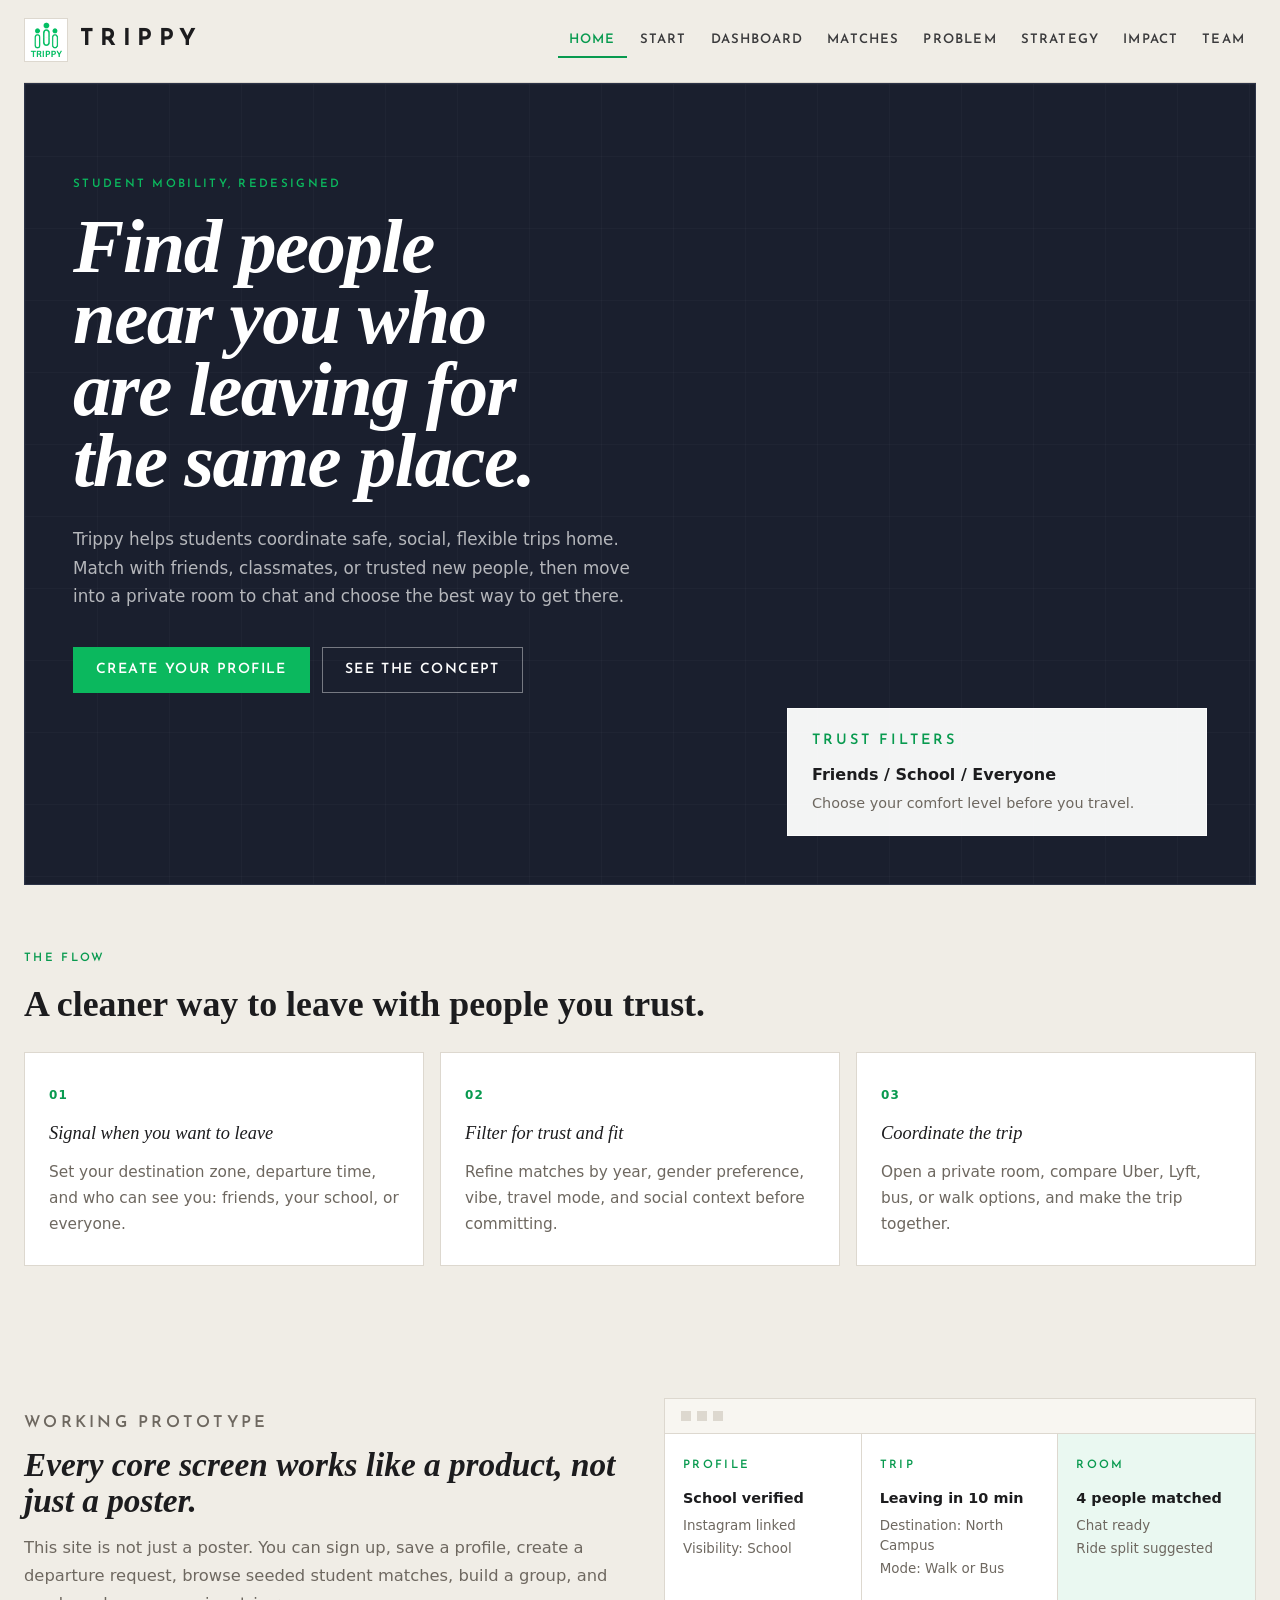
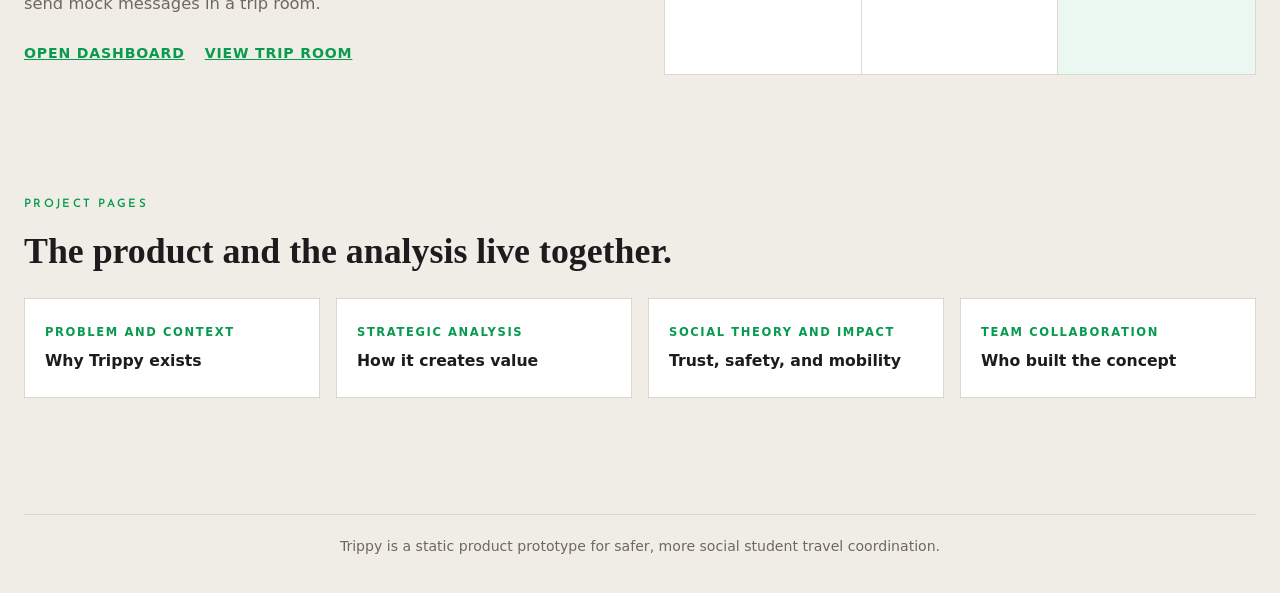
==== index.html @ 676e1651 "added some stuff for the final project" ====
<!DOCTYPE html>
<html lang="en">
<head>
  <meta charset="UTF-8">
  <meta name="viewport" content="width=device-width, initial-scale=1.0">
  <title>Trippy | Travel Together</title>
  <link rel="stylesheet" href="styles.css">
</head>
<body data-page="home">
  <header class="site-header">
    <div class="brand-lockup">
      <a class="brand-link" href="index.html">
        <img class="brand-logo" src="trippy_logo.png" alt="Trippy logo">
        <span class="brand-word">TRIPPY</span>
      </a>
    </div>
    <button class="nav-toggle" type="button" aria-label="Toggle navigation">Menu</button>
    <nav class="site-nav"></nav>
  </header>

  <main>
    <section class="hero">
      <div class="hero-media">
        <div class="hero-grid"></div>
        <div class="hero-panel hero-panel-a">
          <span class="panel-label">Leave now</span>
          <strong>Campus to Downtown</strong>
          <span>3 matches active</span>
        </div>
        <div class="hero-panel hero-panel-b">
          <span class="panel-label">Trust filters</span>
          <strong>Friends / School / Everyone</strong>
          <span>Choose your comfort level before you travel.</span>
        </div>
      </div>
      <div class="hero-copy">
        <p class="eyebrow">Student mobility, redesigned</p>
        <h1>Find people near you who are leaving for the same place.</h1>
        <p class="hero-text">
          Trippy helps students coordinate safe, social, flexible trips home. Match with friends,
          classmates, or trusted new people, then move into a private room to chat and choose the
          best way to get there.
        </p>
        <div class="hero-actions">
          <a class="button button-primary" href="signup.html">Create your profile</a>
          <a class="button button-secondary" href="about.html">See the concept</a>
        </div>
      </div>
    </section>

    <section class="section-band">
      <div class="section-heading">
        <p class="eyebrow">The flow</p>
        <h2>A cleaner way to leave with people you trust.</h2>
      </div>
      <div class="three-column">
        <article class="story-card">
          <span class="story-index">01</span>
          <h3>Signal when you want to leave</h3>
          <p>Set your destination zone, departure time, and who can see you: friends, your school, or everyone.</p>
        </article>
        <article class="story-card">
          <span class="story-index">02</span>
          <h3>Filter for trust and fit</h3>
          <p>Refine matches by year, gender preference, vibe, travel mode, and social context before committing.</p>
        </article>
        <article class="story-card">
          <span class="story-index">03</span>
          <h3>Coordinate the trip</h3>
          <p>Open a private room, compare Uber, Lyft, bus, or walk options, and make the trip together.</p>
        </article>
      </div>
    </section>

    <section class="split-feature">
      <div class="feature-copy">
        <p class="eyebrow">Working prototype</p>
        <h2>Every core screen works like a product, not just a poster.</h2>
        <p>
          This site is not just a poster. You can sign up, save a profile, create a departure request,
          browse seeded student matches, build a group, and send mock messages in a trip room.
        </p>
        <div class="inline-actions">
          <a class="text-link" href="dashboard.html">Open dashboard</a>
          <a class="text-link" href="trip.html">View trip room</a>
        </div>
      </div>
      <div class="feature-preview">
        <div class="preview-window">
          <div class="preview-topbar">
            <span></span><span></span><span></span>
          </div>
          <div class="preview-body">
            <div class="preview-column">
              <p class="mini-label">Profile</p>
              <strong>School verified</strong>
              <span>Instagram linked</span>
              <span>Visibility: School</span>
            </div>
            <div class="preview-column">
              <p class="mini-label">Trip</p>
              <strong>Leaving in 10 min</strong>
              <span>Destination: North Campus</span>
              <span>Mode: Walk or Bus</span>
            </div>
            <div class="preview-column accent-column">
              <p class="mini-label">Room</p>
              <strong>4 people matched</strong>
              <span>Chat ready</span>
              <span>Ride split suggested</span>
            </div>
          </div>
        </div>
      </div>
    </section>

    <section class="section-band compact-band">
      <div class="section-heading">
        <p class="eyebrow">Project pages</p>
        <h2>The product and the analysis live together.</h2>
      </div>
      <div class="link-grid">
        <a class="link-tile" href="about.html"><span>Problem and context</span><strong>Why Trippy exists</strong></a>
        <a class="link-tile" href="strategy.html"><span>Strategic analysis</span><strong>How it creates value</strong></a>
        <a class="link-tile" href="impact.html"><span>Social theory and impact</span><strong>Trust, safety, and mobility</strong></a>
        <a class="link-tile" href="team.html"><span>Team collaboration</span><strong>Who built the concept</strong></a>
      </div>
    </section>
  </main>

  <footer class="site-footer">
    <p>Trippy is a static product prototype for safer, more social student travel coordination.</p>
  </footer>

  <script src="script.js"></script>
</body>
</html>
---- styles.css ----
@import url('https://fonts.googleapis.com/css2?family=Josefin+Sans:ital,wght@0,300;0,400;0,600;0,700;1,300;1,400&display=swap');

:root {
  --bg: #f0ede6;
  --surface: #f8f6f1;
  --card: #ffffff;
  --ink: #1c1c1e;
  --ink-mid: #3a3a3c;
  --muted: #6e6860;
  --line: #ddd8cf;
  --green: #0bb85e;
  --green-dark: #089a4f;
  --green-bg: #eaf8f1;
  --dark-hero: #1a1f2e;
  --dark-hero-border: #2c3347;
  --max-width: 1480px;
  --font-ui: "Josefin Sans", "Segoe UI", system-ui, sans-serif;
  --font-body: "Aptos", "Segoe UI", system-ui, sans-serif;
  --font-serif: Georgia, "Times New Roman", serif;
}

* { box-sizing: border-box; margin: 0; padding: 0; }
html { scroll-behavior: smooth; }

body {
  background: var(--bg);
  color: var(--ink);
  font-family: var(--font-body);
  font-size: 16px;
  line-height: 1.6;
}

img { display: block; max-width: 100%; }
a { color: inherit; text-decoration: none; }
button, input, select, textarea { font: inherit; }

/* ─── LAYOUT WRAPPER ─── */
.site-header,
.site-footer,
.hero,
.section-band,
.split-feature,
.page-shell,
.app-main,
.content-main {
  width: min(calc(100% - 48px), var(--max-width));
  margin-left: auto;
  margin-right: auto;
}

/* ─── HEADER ─── */
.site-header {
  display: flex;
  align-items: center;
  justify-content: space-between;
  gap: 24px;
  padding: 18px 0 20px;
  border-bottom: 1px solid var(--line);
}

.brand-link {
  display: flex;
  align-items: center;
  gap: 12px;
}

.brand-logo {
  width: 44px;
  height: 44px;
  object-fit: contain;
  border: 1px solid var(--line);
  background: #fff;
}

.brand-word {
  font-family: var(--font-ui);
  font-size: 1.45rem;
  font-weight: 700;
  letter-spacing: 0.28em;
}

.site-nav {
  display: flex;
  align-items: center;
  gap: 2px;
  flex-wrap: wrap;
  justify-content: flex-end;
}

.site-nav a {
  padding: 6px 11px;
  font-family: var(--font-ui);
  font-size: 0.82rem;
  font-weight: 600;
  letter-spacing: 0.09em;
  text-transform: uppercase;
  color: var(--ink-mid);
  border-bottom: 2px solid transparent;
}

.site-nav a:hover { color: var(--green-dark); }
.site-nav a[aria-current="page"] {
  color: var(--green-dark);
  border-bottom-color: var(--green-dark);
}

.nav-toggle {
  display: none;
  padding: 8px 14px;
  border: 1px solid var(--line);
  background: var(--card);
  font-family: var(--font-ui);
  font-size: 0.82rem;
  font-weight: 600;
  text-transform: uppercase;
  cursor: pointer;
  letter-spacing: 0.1em;
}

/* ─── BUTTONS ─── */
.button {
  display: inline-flex;
  align-items: center;
  justify-content: center;
  height: 46px;
  padding: 0 22px;
  border: 1px solid transparent;
  font-family: var(--font-ui);
  font-size: 0.88rem;
  font-weight: 600;
  letter-spacing: 0.1em;
  text-transform: uppercase;
  cursor: pointer;
  white-space: nowrap;
}

.button-primary {
  background: var(--green);
  color: #fff;
  border-color: var(--green);
}

.button-primary:hover { background: var(--green-dark); border-color: var(--green-dark); }

.button-secondary {
  background: transparent;
  color: var(--ink);
  border-color: var(--ink-mid);
}

.button-secondary:hover { border-color: var(--green-dark); color: var(--green-dark); }

/* Secondary button inside dark sections needs white treatment */
.page-hero .button-secondary,
.app-hero .button-secondary {
  color: #fff;
  border-color: rgba(255,255,255,0.45);
}

.page-hero .button-secondary:hover,
.app-hero .button-secondary:hover {
  border-color: var(--green);
  color: var(--green);
}

/* ─── EYEBROW / LABELS ─── */
.panel-label,
.eyebrow,
.mini-label {
  display: block;
  margin-bottom: 10px;
  font-family: var(--font-ui);
  color: var(--green-dark);
  font-size: 0.72rem;
  font-weight: 600;
  letter-spacing: 0.2em;
  text-transform: uppercase;
}

/* ─── HERO (HOME) ─── */
.hero {
  position: relative;
  min-height: calc(100vh - 100px);
  background: var(--dark-hero);
  overflow: hidden;
  border: 1px solid var(--dark-hero-border);
}

.hero-media {
  position: absolute;
  inset: 0;
}

.hero-grid {
  position: absolute;
  inset: 0;
  background-image:
    linear-gradient(rgba(255,255,255,0.025) 1px, transparent 1px),
    linear-gradient(90deg, rgba(255,255,255,0.025) 1px, transparent 1px);
  background-size: 72px 72px;
}

/* The floating info panel in the bottom-right of the hero */
.hero-panel {
  position: absolute;
  padding: 20px 24px;
  background: rgba(255,255,255,0.95);
  border: 1px solid rgba(255,255,255,0.7);
  color: var(--ink);
}

.hero-panel-a { display: none; }

.hero-panel-b {
  right: 48px;
  bottom: 48px;
  width: min(420px, calc(100% - 96px));
}

.hero-panel .panel-label { color: var(--green-dark); }

.hero-panel strong {
  display: block;
  font-size: 1rem;
  color: var(--ink);
  margin-bottom: 4px;
}

.hero-panel span {
  display: block;
  color: var(--muted);
  font-size: 0.9rem;
}

.hero-copy {
  position: relative;
  z-index: 1;
  display: flex;
  flex-direction: column;
  justify-content: center;
  min-height: calc(100vh - 100px);
  width: min(100% - 96px, 1280px);
  margin: 0 auto;
  padding: 80px 0 180px;
  color: #fff;
}

.hero-copy .eyebrow { color: var(--green); }

.hero h1 {
  font-family: var(--font-serif);
  font-style: italic;
  font-size: clamp(3.4rem, 6vw, 7.2rem);
  line-height: 0.93;
  letter-spacing: -0.02em;
  max-width: 13ch;
  margin-top: 8px;
}

.hero-text {
  max-width: 580px;
  margin-top: 28px;
  color: rgba(255,255,255,0.68);
  font-size: 1.05rem;
  line-height: 1.72;
}

.hero-actions {
  display: flex;
  gap: 12px;
  flex-wrap: wrap;
  margin-top: 36px;
}

/* Hero secondary button is on dark bg */
.hero-copy .button-secondary {
  color: #fff;
  border-color: rgba(255,255,255,0.4);
}

.hero-copy .button-secondary:hover {
  border-color: var(--green);
  color: var(--green);
}

/* ─── PAGE HERO / APP HERO (inner pages) ─── */
.page-hero,
.app-hero {
  background: var(--dark-hero);
  border: 1px solid var(--dark-hero-border);
  color: #fff;
  padding: 52px 48px 44px;
  margin-bottom: 24px;
}

.page-hero .eyebrow,
.app-hero .eyebrow { color: var(--green); }

.page-hero h1,
.app-hero h1 {
  font-family: var(--font-serif);
  font-style: italic;
  font-size: clamp(2rem, 3.6vw, 3.6rem);
  line-height: 1.12;
  letter-spacing: -0.01em;
  max-width: 22ch;
  margin-top: 10px;
}

.page-hero p,
.app-hero p {
  margin-top: 16px;
  max-width: 720px;
  color: rgba(255,255,255,0.68);
  font-size: 1.02rem;
  line-height: 1.72;
}

.app-hero {
  display: flex;
  align-items: flex-end;
  justify-content: space-between;
  gap: 24px;
}

.status-chip {
  background: rgba(255,255,255,0.12);
  border: 1px solid rgba(255,255,255,0.28);
  color: rgba(255,255,255,0.9);
  padding: 10px 16px;
  font-family: var(--font-ui);
  font-size: 0.76rem;
  font-weight: 600;
  text-transform: uppercase;
  letter-spacing: 0.12em;
  white-space: nowrap;
  flex-shrink: 0;
}

/* ─── SECTIONS ─── */
.section-band,
.split-feature {
  padding-top: 60px;
  padding-bottom: 72px;
}

.page-shell,
.content-main,
.app-main {
  padding-top: 32px;
  padding-bottom: 72px;
}

.section-band { padding-top: 64px; }

.compact-band { padding-top: 48px; padding-bottom: 56px; }

.section-heading {
  display: flex;
  flex-direction: column;
  gap: 8px;
  margin-bottom: 28px;
}

.section-heading h2 {
  font-family: var(--font-serif);
  font-size: clamp(1.8rem, 2.8vw, 3rem);
  line-height: 1.08;
  color: var(--ink);
}

.feature-copy h2 {
  font-family: var(--font-serif);
  font-style: italic;
  font-size: clamp(1.7rem, 2.6vw, 2.8rem);
  line-height: 1.1;
  color: var(--ink);
}

.panel h2,
.content-card h2,
.team-card h2 {
  font-family: var(--font-serif);
  font-size: clamp(1.8rem, 2.8vw, 3rem);
  line-height: 1.08;
  color: var(--ink);
}

/* ─── THREE-COLUMN / CONTENT / TEAM GRIDS ─── */
.three-column,
.content-grid,
.team-grid,
.link-grid {
  display: grid;
  gap: 16px;
}

.three-column,
.content-grid {
  grid-template-columns: repeat(3, minmax(0, 1fr));
}

.team-grid { grid-template-columns: repeat(4, minmax(0, 1fr)); }
.link-grid { grid-template-columns: repeat(4, minmax(0, 1fr)); }

.content-grid { margin-top: 20px; }

/* ─── STORY CARDS ─── */
.story-card {
  background: var(--card);
  border: 1px solid var(--line);
  padding: 28px 24px;
}

.story-index {
  display: inline-block;
  font-size: 0.75rem;
  font-weight: 800;
  color: var(--green-dark);
  letter-spacing: 0.1em;
  margin-bottom: 14px;
}

.story-card h3 {
  font-family: var(--font-serif);
  font-style: italic;
  font-size: 1.15rem;
  font-weight: normal;
  margin-bottom: 10px;
  color: var(--ink);
}

.story-card p {
  color: var(--muted);
  font-size: 0.96rem;
  line-height: 1.7;
}

/* ─── SPLIT FEATURE ─── */
.split-feature {
  display: grid;
  grid-template-columns: 1fr 1fr;
  gap: 48px;
  align-items: center;
}

.feature-copy h2 { margin-bottom: 14px; }

.feature-copy p {
  color: var(--muted);
  font-size: 1.02rem;
  line-height: 1.72;
}

.inline-actions {
  display: flex;
  gap: 20px;
  margin-top: 24px;
}

.text-link {
  font-size: 0.88rem;
  font-weight: 700;
  letter-spacing: 0.06em;
  text-transform: uppercase;
  color: var(--green-dark);
  text-decoration: underline;
}

.text-link:hover { color: var(--ink); }

/* Fix double-constraining: split-feature inside content-main already has max-width from parent */
.content-main .split-feature,
.app-main .split-feature {
  width: 100%;
  margin-left: 0;
  margin-right: 0;
}

/* ─── PREVIEW WINDOW ─── */
.feature-preview, .preview-window, .wireframe-card { height: 100%; }

.preview-window {
  border: 1px solid var(--line);
  background: var(--card);
}

.preview-topbar {
  display: flex;
  align-items: center;
  gap: 6px;
  padding: 12px 16px;
  border-bottom: 1px solid var(--line);
  background: var(--surface);
}

.preview-topbar span {
  width: 10px;
  height: 10px;
  background: var(--line);
}

.preview-body {
  display: grid;
  grid-template-columns: repeat(3, 1fr);
}

.preview-column {
  min-height: 240px;
  padding: 22px 18px;
  border-right: 1px solid var(--line);
}

.preview-column:last-child { border-right: none; }

.preview-column .mini-label { margin-bottom: 12px; }

.preview-column strong {
  display: block;
  font-size: 0.9rem;
  color: var(--ink);
  margin-bottom: 6px;
}

.preview-column span {
  display: block;
  font-size: 0.84rem;
  color: var(--muted);
  margin-top: 3px;
  line-height: 1.5;
}

.accent-column { background: var(--green-bg); }

/* ─── LINK TILES ─── */
.link-tile {
  display: flex;
  flex-direction: column;
  gap: 6px;
  padding: 24px 20px;
  background: var(--card);
  border: 1px solid var(--line);
}

.link-tile:hover { background: var(--green-bg); border-color: var(--green); }

.link-tile span {
  font-size: 0.72rem;
  font-weight: 700;
  letter-spacing: 0.14em;
  text-transform: uppercase;
  color: var(--green-dark);
}

.link-tile strong {
  font-size: 0.98rem;
  color: var(--ink);
}

/* ─── APP LAYOUTS ─── */
.form-layout {
  display: grid;
  grid-template-columns: 1.4fr 0.6fr;
  gap: 20px;
  align-items: start;
}

.dashboard-grid {
  display: grid;
  grid-template-columns: 1fr 1fr;
  gap: 20px;
  align-items: start;
}

.dashboard-grid-secondary { margin-top: 20px; }

.matches-layout {
  display: grid;
  grid-template-columns: 280px 1fr;
  gap: 20px;
  align-items: start;
}

.trip-layout {
  display: grid;
  grid-template-columns: 0.85fr 0.85fr 1.3fr;
  gap: 20px;
  align-items: start;
}

/* ─── PANELS ─── */
.panel {
  background: var(--card);
  border: 1px solid var(--line);
  padding: 28px;
  color: var(--ink);
}

.panel h2 { font-size: 1.25rem; color: var(--ink); margin-top: 6px; }
.panel h3 { font-size: 1.05rem; color: var(--ink); margin-bottom: 8px; }
/* Large analysis overrides the generic panel h2 */
.large-analysis.panel h2 {
  font-style: italic;
  font-size: clamp(1.6rem, 2.4vw, 2.4rem);
}

.panel p, .panel li { color: var(--muted); font-size: 0.96rem; line-height: 1.72; }
.panel label { color: var(--ink-mid); }

.panel-heading {
  display: flex;
  align-items: flex-start;
  justify-content: space-between;
  gap: 16px;
  margin-bottom: 20px;
  padding-bottom: 16px;
  border-bottom: 1px solid var(--line);
}

.wireframe-card {
  border: 1px solid var(--line);
  background: var(--card);
  padding: 24px;
}

.wireframe-header {
  font-family: var(--font-ui);
  font-size: 0.72rem;
  font-weight: 600;
  letter-spacing: 0.16em;
  text-transform: uppercase;
  color: var(--muted);
  margin-bottom: 16px;
}

.wireframe-row {
  display: flex;
  justify-content: space-between;
  align-items: center;
  padding: 12px 14px;
  border: 1px solid var(--line);
  background: var(--surface);
  margin-bottom: 8px;
}

.wireframe-row:last-child { margin-bottom: 0; }
.wireframe-row span { color: var(--muted); font-size: 0.88rem; }
.wireframe-row strong { color: var(--ink); font-size: 0.9rem; }

/* ─── LARGE ANALYSIS ─── */
.large-analysis { margin-top: 20px; }

.large-analysis h2 {
  font-family: var(--font-serif);
  font-style: italic;
  font-size: clamp(1.6rem, 2.4vw, 2.4rem);
  line-height: 1.1;
  color: var(--ink);
  margin-bottom: 24px;
}

.analysis-columns {
  display: grid;
  grid-template-columns: 1fr 1fr;
  gap: 32px;
}

.analysis-columns p {
  color: var(--muted);
  font-size: 0.98rem;
  line-height: 1.75;
}

/* ─── FORMS ─── */
.field-grid {
  display: grid;
  grid-template-columns: repeat(2, minmax(0, 1fr));
  gap: 16px;
}

.field-wide { grid-column: 1 / -1; }

label {
  display: flex;
  flex-direction: column;
  gap: 7px;
  font-family: var(--font-ui);
  font-size: 0.76rem;
  font-weight: 600;
  letter-spacing: 0.1em;
  text-transform: uppercase;
  color: var(--ink-mid);
}

input, select, textarea {
  width: 100%;
  border: 1px solid var(--line);
  background: var(--surface);
  padding: 11px 13px;
  color: var(--ink);
  font-size: 0.96rem;
  text-transform: none;
}

input:focus, select:focus, textarea:focus {
  outline: 2px solid var(--green);
  outline-offset: -2px;
}

input::placeholder, textarea::placeholder { color: #b5afa7; }
textarea { resize: vertical; }

.form-actions {
  display: flex;
  gap: 12px;
  flex-wrap: wrap;
  margin-top: 24px;
}

.form-actions-compact {
  margin-top: 12px;
}

/* ─── SIDEBAR / STICKY ─── */
.sidebar-panel, .filters-panel { position: sticky; top: 20px; }

.info-stack, .group-stack, .filter-stack { display: grid; gap: 16px; }

/* ─── SUMMARY GRID ─── */
.summary-grid {
  display: grid;
  grid-template-columns: repeat(2, minmax(0, 1fr));
  gap: 10px;
}

.summary-item {
  background: var(--surface);
  border: 1px solid var(--line);
  padding: 14px 16px;
}

.summary-item span {
  display: block;
  font-size: 0.72rem;
  font-weight: 700;
  text-transform: uppercase;
  letter-spacing: 0.07em;
  color: var(--muted);
  margin-bottom: 3px;
}

.summary-item strong {
  display: block;
  font-size: 0.94rem;
  color: var(--ink);
}

/* ─── GROUP MEMBERS ─── */
.group-member {
  display: flex;
  align-items: center;
  gap: 14px;
  padding: 14px 16px;
  background: var(--surface);
  border: 1px solid var(--line);
}

.group-member-avatar {
  width: 36px;
  height: 36px;
  background: var(--green-bg);
  border: 1px solid var(--green);
  color: var(--green-dark);
  font-size: 0.85rem;
  font-weight: 800;
  display: flex;
  align-items: center;
  justify-content: center;
  flex-shrink: 0;
  text-transform: uppercase;
}

.group-member-info { flex: 1; }

.group-member strong {
  display: block;
  font-size: 0.94rem;
  color: var(--ink);
}

.group-member span {
  display: block;
  font-size: 0.82rem;
  color: var(--muted);
}

/* ─── BULLET LIST ─── */
.bullet-list {
  padding-left: 20px;
  color: var(--muted);
  line-height: 1.8;
  font-size: 0.96rem;
}

.bullet-list li { margin-bottom: 6px; }

/* ─── REQUEST BANNER ─── */
.request-banner {
  padding: 14px 18px;
  background: var(--green-bg);
  border: 1px solid rgba(11,184,94,0.3);
  color: var(--ink);
  font-size: 0.95rem;
  line-height: 1.65;
  margin-bottom: 18px;
}

.request-banner strong { color: var(--green-dark); }

/* ─── MATCH CARDS ─── */
.matches-grid {
  display: grid;
  grid-template-columns: repeat(2, minmax(0, 1fr));
  gap: 14px;
}

.match-card {
  background: var(--card);
  border: 1px solid var(--line);
  padding: 20px;
  display: grid;
  gap: 12px;
}

.match-card:hover { border-color: var(--green); }

.match-top {
  display: flex;
  justify-content: space-between;
  align-items: flex-start;
  gap: 12px;
}

.match-name {
  font-size: 1.15rem;
  font-weight: 800;
  color: var(--ink);
}

.match-meta {
  font-family: var(--font-ui);
  font-size: 0.76rem;
  letter-spacing: 0.04em;
  color: var(--muted);
  margin-top: 4px;
}

.match-card p {
  font-size: 0.92rem;
  color: var(--muted);
  line-height: 1.65;
}

.match-tag-row, .transport-options {
  display: flex;
  flex-wrap: wrap;
  gap: 7px;
}

.tag {
  display: inline-flex;
  align-items: center;
  gap: 6px;
  padding: 5px 11px;
  border: 1px solid var(--line);
  background: var(--surface);
  font-family: var(--font-ui);
  font-size: 0.75rem;
  font-weight: 600;
  letter-spacing: 0.06em;
  color: var(--ink-mid);
}

.tag input[type="checkbox"] { cursor: pointer; }

.transport-button {
  padding: 9px 16px;
  border: 1px solid var(--line);
  background: var(--surface);
  font-family: var(--font-ui);
  font-size: 0.82rem;
  font-weight: 600;
  color: var(--ink-mid);
  cursor: pointer;
  text-transform: uppercase;
  letter-spacing: 0.1em;
}

.transport-button:hover { border-color: var(--green-dark); color: var(--green-dark); }

.transport-button.active {
  border-color: var(--green-dark);
  background: var(--green-bg);
  color: var(--green-dark);
}

.transport-detail {
  margin-top: 16px;
  padding-top: 16px;
  border-top: 1px solid var(--line);
  color: var(--muted);
  font-size: 0.92rem;
  line-height: 1.65;
  min-height: 52px;
}

/* ─── CHAT ─── */
.chat-panel {
  display: flex;
  flex-direction: column;
  height: 100%;
  min-height: 520px;
}

.chat-panel .panel-heading { flex-shrink: 0; }

.chat-log {
  flex: 1;
  overflow-y: auto;
  padding: 4px 2px 16px;
  display: flex;
  flex-direction: column;
  gap: 12px;
  min-height: 200px;
  max-height: 400px;
}

.chat-message {
  display: flex;
  flex-direction: column;
  max-width: 80%;
}

.chat-message.self { align-self: flex-end; }

.chat-author {
  font-family: var(--font-ui);
  font-size: 0.7rem;
  font-weight: 600;
  letter-spacing: 0.1em;
  text-transform: uppercase;
  color: var(--muted);
  margin-bottom: 4px;
  padding: 0 2px;
}

.chat-message.self .chat-author {
  text-align: right;
  color: var(--green-dark);
}

.chat-bubble {
  padding: 11px 15px;
  font-size: 0.93rem;
  line-height: 1.55;
  background: var(--surface);
  border: 1px solid var(--line);
  color: var(--ink);
}

.chat-message.self .chat-bubble {
  background: var(--green-bg);
  border-color: rgba(11,184,94,0.35);
  color: var(--ink);
}

.chat-input-row {
  display: flex;
  gap: 0;
  margin-top: 16px;
  border-top: 1px solid var(--line);
  padding-top: 16px;
}

.chat-input-row input {
  flex: 1;
  border-right: none;
  background: var(--surface);
  padding: 11px 14px;
  font-size: 0.93rem;
}

.chat-input-row .button {
  height: auto;
  flex-shrink: 0;
  border-left: none;
}

/* Fallback: if JS uses .chat-form */
.chat-form {
  display: flex;
  gap: 0;
  margin-top: 16px;
  border-top: 1px solid var(--line);
  padding-top: 16px;
}

.chat-form input {
  flex: 1;
  border-right: none;
}

.chat-form .button { flex-shrink: 0; }

/* ─── CONTENT / TEAM CARDS ─── */
.content-card, .team-card {
  background: var(--card);
  border: 1px solid var(--line);
  padding: 26px;
}

.content-card h2, .team-card h2 {
  font-family: var(--font-serif);
  font-style: italic;
  font-size: 1.3rem;
  line-height: 1.2;
  margin-bottom: 12px;
  color: var(--ink);
}

.content-card p, .team-card p {
  font-size: 0.94rem;
  color: var(--muted);
  line-height: 1.72;
}

/* ─── FOOTER ─── */
.site-footer {
  text-align: center;
  padding: 20px 0 36px;
  font-size: 0.88rem;
  color: var(--muted);
  border-top: 1px solid var(--line);
  margin-top: 60px;
}

/* ─── RESPONSIVE ─── */
@media (max-width: 1100px) {
  .three-column,
  .split-feature,
  .dashboard-grid,
  .trip-layout,
  .form-layout,
  .matches-layout,
  .content-grid,
  .team-grid,
  .link-grid { grid-template-columns: 1fr; }

  .hero-copy {
    min-height: auto;
    width: min(100% - 64px, 1280px);
    padding: 64px 0 180px;
  }

  .hero { min-height: 700px; }

  .sidebar-panel, .filters-panel { position: static; }

  .matches-grid,
  .preview-body,
  .analysis-columns,
  .summary-grid { grid-template-columns: 1fr; }

  .split-feature { gap: 32px; }
}

@media (max-width: 720px) {
  .site-header { position: relative; align-items: flex-start; }

  .nav-toggle { display: inline-flex; }

  .site-nav {
    display: none;
    position: absolute;
    top: calc(100% + 6px);
    left: 0; right: 0;
    flex-direction: column;
    align-items: stretch;
    background: var(--card);
    border: 1px solid var(--line);
    padding: 8px;
    z-index: 20;
  }

  .site-nav.open { display: flex; }
  .site-nav a { padding: 10px 14px; }

  .hero h1,
  .page-hero h1,
  .app-hero h1 { font-size: clamp(2.4rem, 11vw, 3.8rem); max-width: 100%; }

  .hero-panel-b { right: 20px; bottom: 20px; left: 20px; width: auto; }

  .page-hero, .app-hero { padding: 32px 24px 28px; flex-direction: column; align-items: flex-start; }

  .field-grid { grid-template-columns: 1fr; }

  .chat-form, .chat-input-row { flex-direction: column; }
  .chat-form input, .chat-input-row input { border-right: 1px solid var(--line); }
  .chat-form .button, .chat-input-row .button { width: 100%; }
}
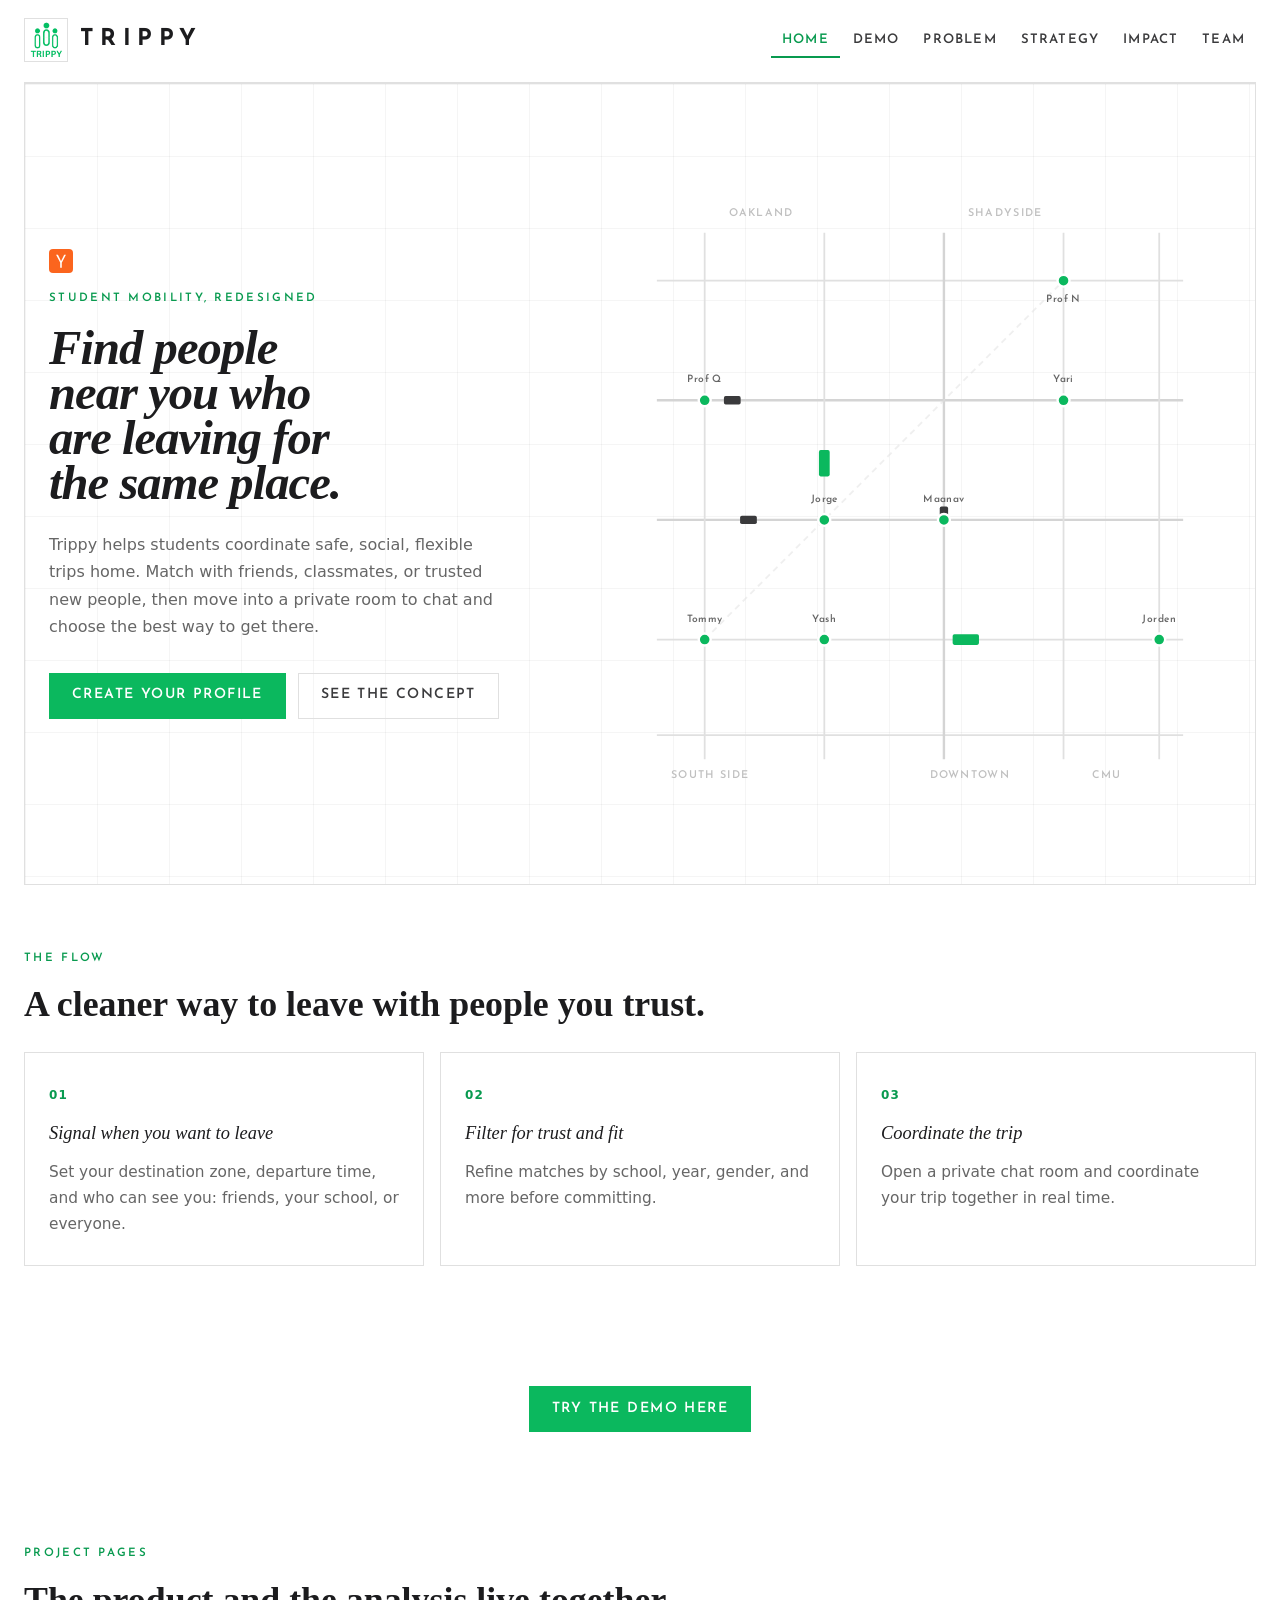
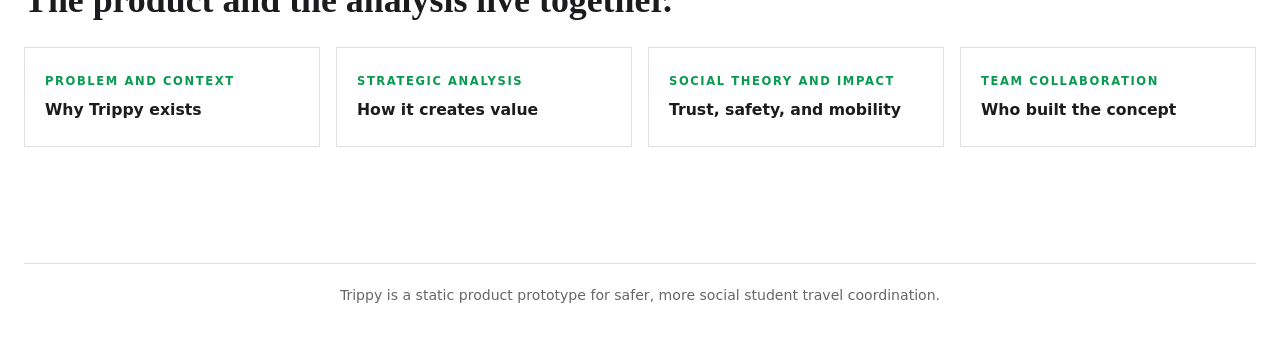
==== commit 16121cab: "some changes" ====
--- a/index.html
+++ b/index.html
@@ -22,28 +22,127 @@
     <section class="hero">
       <div class="hero-media">
         <div class="hero-grid"></div>
-        <div class="hero-panel hero-panel-a">
-          <span class="panel-label">Leave now</span>
-          <strong>Campus to Downtown</strong>
-          <span>3 matches active</span>
+      </div>
+      <div class="hero-inner">
+        <div class="hero-copy">
+          <img class="yc-badge" src="yc_logo.svg" alt="Y Combinator">
+          <p class="eyebrow">Student mobility, redesigned</p>
+          <h1>Find people near you who are leaving for the same place.</h1>
+          <p class="hero-text">
+            Trippy helps students coordinate safe, social, flexible trips home. Match with friends,
+            classmates, or trusted new people, then move into a private room to chat and choose the
+            best way to get there.
+          </p>
+          <div class="hero-actions">
+            <a class="button button-primary" href="signup.html">Create your profile</a>
+            <a class="button button-secondary" href="about.html">See the concept</a>
+          </div>
         </div>
-        <div class="hero-panel hero-panel-b">
-          <span class="panel-label">Trust filters</span>
-          <strong>Friends / School / Everyone</strong>
-          <span>Choose your comfort level before you travel.</span>
-        </div>
-      </div>
-      <div class="hero-copy">
-        <p class="eyebrow">Student mobility, redesigned</p>
-        <h1>Find people near you who are leaving for the same place.</h1>
-        <p class="hero-text">
-          Trippy helps students coordinate safe, social, flexible trips home. Match with friends,
-          classmates, or trusted new people, then move into a private room to chat and choose the
-          best way to get there.
-        </p>
-        <div class="hero-actions">
-          <a class="button button-primary" href="signup.html">Create your profile</a>
-          <a class="button button-secondary" href="about.html">See the concept</a>
+
+        <div class="hero-map">
+          <div class="map-tooltip" id="map-tooltip">
+            <div class="map-tooltip-name" id="tt-name"></div>
+            <div class="map-tooltip-row" id="tt-dest"></div>
+            <div class="map-tooltip-row" id="tt-leaving"></div>
+            <div class="map-tooltip-mode" id="tt-mode"></div>
+          </div>
+          <svg class="city-map" viewBox="0 0 520 500" fill="none" xmlns="http://www.w3.org/2000/svg" id="city-map">
+            <defs>
+              <path id="vp-h280"  d="M 40 280 L 480 280"/>
+              <path id="vp-v280u" d="M 280 480 L 280 40"/>
+              <path id="vp-h180l" d="M 480 180 L 40 180"/>
+              <path id="vp-h380"  d="M 40 380 L 480 380"/>
+              <path id="vp-v180d" d="M 180 40 L 180 480"/>
+            </defs>
+
+            <!-- Streets horizontal -->
+            <line x1="40" y1="80"  x2="480" y2="80"  class="map-street"/>
+            <line x1="40" y1="180" x2="480" y2="180" class="map-street-main"/>
+            <line x1="40" y1="280" x2="480" y2="280" class="map-street-main"/>
+            <line x1="40" y1="380" x2="480" y2="380" class="map-street"/>
+            <line x1="40" y1="460" x2="480" y2="460" class="map-street"/>
+
+            <!-- Streets vertical -->
+            <line x1="80"  y1="40" x2="80"  y2="480" class="map-street"/>
+            <line x1="180" y1="40" x2="180" y2="480" class="map-street"/>
+            <line x1="280" y1="40" x2="280" y2="480" class="map-street-main"/>
+            <line x1="380" y1="40" x2="380" y2="480" class="map-street"/>
+            <line x1="460" y1="40" x2="460" y2="480" class="map-street"/>
+
+            <!-- Diagonal (Pittsburgh-style) -->
+            <line x1="80" y1="380" x2="380" y2="80" class="map-street" stroke-dasharray="5 4" stroke-opacity="0.5"/>
+
+            <!-- Area labels -->
+            <text x="100" y="26" class="map-label">Oakland</text>
+            <text x="300" y="26" class="map-label">Shadyside</text>
+            <text x="52"  y="496" class="map-label">South Side</text>
+            <text x="268" y="496" class="map-label">Downtown</text>
+            <text x="404" y="496" class="map-label">CMU</text>
+
+            <!-- Vehicles -->
+            <g class="map-vehicle">
+              <rect x="-7" y="-3.5" width="14" height="7" rx="1.5"/>
+              <animateMotion dur="9s" repeatCount="indefinite" rotate="auto"><mpath href="#vp-h280"/></animateMotion>
+            </g>
+            <g class="map-vehicle">
+              <rect x="-7" y="-3.5" width="14" height="7" rx="1.5"/>
+              <animateMotion dur="12s" repeatCount="indefinite" begin="-4s" rotate="auto"><mpath href="#vp-v280u"/></animateMotion>
+            </g>
+            <g class="map-vehicle">
+              <rect x="-7" y="-3.5" width="14" height="7" rx="1.5"/>
+              <animateMotion dur="10s" repeatCount="indefinite" begin="-7s" rotate="auto"><mpath href="#vp-h180l"/></animateMotion>
+            </g>
+            <g class="map-vehicle-bus">
+              <rect x="-11" y="-4.5" width="22" height="9" rx="1.5"/>
+              <animateMotion dur="18s" repeatCount="indefinite" begin="-9s" rotate="auto"><mpath href="#vp-h380"/></animateMotion>
+            </g>
+            <g class="map-vehicle-bus">
+              <rect x="-11" y="-4.5" width="22" height="9" rx="1.5"/>
+              <animateMotion dur="15s" repeatCount="indefinite" begin="-5s" rotate="auto"><mpath href="#vp-v180d"/></animateMotion>
+            </g>
+
+            <!-- Person dots -->
+            <g class="map-dot" data-person="0">
+              <circle class="map-dot-pulse" cx="80" cy="180" r="6"/>
+              <circle class="map-dot-core"  cx="80" cy="180" r="5"/>
+              <text class="map-dot-name" x="80" y="165">Prof Q</text>
+            </g>
+            <g class="map-dot" data-person="1">
+              <circle class="map-dot-pulse" cx="380" cy="80" r="6"/>
+              <circle class="map-dot-core"  cx="380" cy="80" r="5"/>
+              <text class="map-dot-name" x="380" y="98">Prof N</text>
+            </g>
+            <g class="map-dot" data-person="2">
+              <circle class="map-dot-pulse" cx="180" cy="280" r="6"/>
+              <circle class="map-dot-core"  cx="180" cy="280" r="5"/>
+              <text class="map-dot-name" x="180" y="265">Jorge</text>
+            </g>
+            <g class="map-dot" data-person="3">
+              <circle class="map-dot-pulse" cx="380" cy="180" r="6"/>
+              <circle class="map-dot-core"  cx="380" cy="180" r="5"/>
+              <text class="map-dot-name" x="380" y="165">Yari</text>
+            </g>
+            <g class="map-dot" data-person="4">
+              <circle class="map-dot-pulse" cx="80" cy="380" r="6"/>
+              <circle class="map-dot-core"  cx="80" cy="380" r="5"/>
+              <text class="map-dot-name" x="80" y="365">Tommy</text>
+            </g>
+            <g class="map-dot" data-person="5">
+              <circle class="map-dot-pulse" cx="280" cy="280" r="6"/>
+              <circle class="map-dot-core"  cx="280" cy="280" r="5"/>
+              <text class="map-dot-name" x="280" y="265">Maanav</text>
+            </g>
+            <g class="map-dot" data-person="6">
+              <circle class="map-dot-pulse" cx="460" cy="380" r="6"/>
+              <circle class="map-dot-core"  cx="460" cy="380" r="5"/>
+              <text class="map-dot-name" x="460" y="365">Jorden</text>
+            </g>
+            <g class="map-dot" data-person="7">
+              <circle class="map-dot-pulse" cx="180" cy="380" r="6"/>
+              <circle class="map-dot-core"  cx="180" cy="380" r="5"/>
+              <text class="map-dot-name" x="180" y="365">Yash</text>
+            </g>
+          </svg>
         </div>
       </div>
     </section>
@@ -62,56 +161,18 @@
         <article class="story-card">
           <span class="story-index">02</span>
           <h3>Filter for trust and fit</h3>
-          <p>Refine matches by year, gender preference, vibe, travel mode, and social context before committing.</p>
+          <p>Refine matches by school, year, gender, and more before committing.</p>
         </article>
         <article class="story-card">
           <span class="story-index">03</span>
           <h3>Coordinate the trip</h3>
-          <p>Open a private room, compare Uber, Lyft, bus, or walk options, and make the trip together.</p>
+          <p>Open a private chat room and coordinate your trip together in real time.</p>
         </article>
       </div>
     </section>
 
-    <section class="split-feature">
-      <div class="feature-copy">
-        <p class="eyebrow">Working prototype</p>
-        <h2>Every core screen works like a product, not just a poster.</h2>
-        <p>
-          This site is not just a poster. You can sign up, save a profile, create a departure request,
-          browse seeded student matches, build a group, and send mock messages in a trip room.
-        </p>
-        <div class="inline-actions">
-          <a class="text-link" href="dashboard.html">Open dashboard</a>
-          <a class="text-link" href="trip.html">View trip room</a>
-        </div>
-      </div>
-      <div class="feature-preview">
-        <div class="preview-window">
-          <div class="preview-topbar">
-            <span></span><span></span><span></span>
-          </div>
-          <div class="preview-body">
-            <div class="preview-column">
-              <p class="mini-label">Profile</p>
-              <strong>School verified</strong>
-              <span>Instagram linked</span>
-              <span>Visibility: School</span>
-            </div>
-            <div class="preview-column">
-              <p class="mini-label">Trip</p>
-              <strong>Leaving in 10 min</strong>
-              <span>Destination: North Campus</span>
-              <span>Mode: Walk or Bus</span>
-            </div>
-            <div class="preview-column accent-column">
-              <p class="mini-label">Room</p>
-              <strong>4 people matched</strong>
-              <span>Chat ready</span>
-              <span>Ride split suggested</span>
-            </div>
-          </div>
-        </div>
-      </div>
+    <section class="demo-cta">
+      <a class="button button-primary" href="dashboard.html">Try the demo here</a>
     </section>
 
     <section class="section-band compact-band">
--- a/styles.css
+++ b/styles.css
@@ -1,18 +1,18 @@
 @import url('https://fonts.googleapis.com/css2?family=Josefin+Sans:ital,wght@0,300;0,400;0,600;0,700;1,300;1,400&display=swap');
 
 :root {
-  --bg: #f0ede6;
-  --surface: #f8f6f1;
+  --bg: #ffffff;
+  --surface: #f5f5f7;
   --card: #ffffff;
   --ink: #1c1c1e;
   --ink-mid: #3a3a3c;
-  --muted: #6e6860;
-  --line: #ddd8cf;
+  --muted: #666666;
+  --line: #e0e0e0;
   --green: #0bb85e;
   --green-dark: #089a4f;
   --green-bg: #eaf8f1;
-  --dark-hero: #1a1f2e;
-  --dark-hero-border: #2c3347;
+  --dark-hero: #ffffff;
+  --dark-hero-border: #e0e0e0;
   --max-width: 1480px;
   --font-ui: "Josefin Sans", "Segoe UI", system-ui, sans-serif;
   --font-body: "Aptos", "Segoe UI", system-ui, sans-serif;
@@ -189,68 +189,52 @@
 .hero-media {
   position: absolute;
   inset: 0;
+  pointer-events: none;
 }
 
 .hero-grid {
   position: absolute;
   inset: 0;
   background-image:
-    linear-gradient(rgba(255,255,255,0.025) 1px, transparent 1px),
-    linear-gradient(90deg, rgba(255,255,255,0.025) 1px, transparent 1px);
+    linear-gradient(rgba(0,0,0,0.04) 1px, transparent 1px),
+    linear-gradient(90deg, rgba(0,0,0,0.04) 1px, transparent 1px);
   background-size: 72px 72px;
 }
 
-/* The floating info panel in the bottom-right of the hero */
-.hero-panel {
-  position: absolute;
-  padding: 20px 24px;
-  background: rgba(255,255,255,0.95);
-  border: 1px solid rgba(255,255,255,0.7);
-  color: var(--ink);
-}
-
-.hero-panel-a { display: none; }
-
-.hero-panel-b {
-  right: 48px;
-  bottom: 48px;
-  width: min(420px, calc(100% - 96px));
-}
-
-.hero-panel .panel-label { color: var(--green-dark); }
-
-.hero-panel strong {
-  display: block;
-  font-size: 1rem;
-  color: var(--ink);
-  margin-bottom: 4px;
-}
-
-.hero-panel span {
-  display: block;
-  color: var(--muted);
-  font-size: 0.9rem;
-}
-
-.hero-copy {
+.hero-inner {
   position: relative;
   z-index: 1;
   display: flex;
+  align-items: center;
+  gap: 60px;
+  width: min(calc(100% - 48px), var(--max-width));
+  margin: 0 auto;
+  min-height: calc(100vh - 100px);
+  padding: 80px 0;
+}
+
+.hero-copy {
+  flex: 0 0 auto;
+  width: min(500px, 46%);
+  display: flex;
   flex-direction: column;
-  justify-content: center;
-  min-height: calc(100vh - 100px);
-  width: min(100% - 96px, 1280px);
-  margin: 0 auto;
-  padding: 80px 0 180px;
-  color: #fff;
-}
-
-.hero-copy .eyebrow { color: var(--green); }
+  color: var(--ink);
+}
+
+.hero-copy .eyebrow { color: var(--green-dark); }
+
+.yc-badge {
+  width: 24px;
+  height: 24px;
+  border-radius: 4px;
+  margin-bottom: 16px;
+  display: block;
+}
 
 .hero h1 {
   font-family: var(--font-serif);
   font-style: italic;
-  font-size: clamp(3.4rem, 6vw, 7.2rem);
+  font-size: clamp(2.6rem, 3.8vw, 5.5rem);
   line-height: 0.93;
   letter-spacing: -0.02em;
   max-width: 13ch;
@@ -258,10 +242,10 @@
 }
 
 .hero-text {
-  max-width: 580px;
-  margin-top: 28px;
-  color: rgba(255,255,255,0.68);
-  font-size: 1.05rem;
+  max-width: 460px;
+  margin-top: 24px;
+  color: var(--muted);
+  font-size: 1rem;
   line-height: 1.72;
 }
 
@@ -269,32 +253,143 @@
   display: flex;
   gap: 12px;
   flex-wrap: wrap;
-  margin-top: 36px;
-}
-
-/* Hero secondary button is on dark bg */
+  margin-top: 32px;
+}
+
 .hero-copy .button-secondary {
-  color: #fff;
-  border-color: rgba(255,255,255,0.4);
+  color: var(--ink-mid);
+  border-color: var(--line);
 }
 
 .hero-copy .button-secondary:hover {
-  border-color: var(--green);
-  color: var(--green);
-}
+  border-color: var(--green-dark);
+  color: var(--green-dark);
+}
+
+/* ─── CITY MAP ─── */
+.hero-map {
+  flex: 1;
+  min-width: 0;
+  position: relative;
+  align-self: stretch;
+  display: flex;
+  align-items: center;
+  justify-content: flex-end;
+}
+
+.city-map {
+  width: 100%;
+  max-height: calc(100vh - 140px);
+}
+
+.map-street      { stroke: var(--line); stroke-width: 1.5; }
+.map-street-main { stroke: #d4d4d4;    stroke-width: 2; }
+
+.map-label {
+  font-family: var(--font-ui);
+  font-size: 9px;
+  font-weight: 600;
+  letter-spacing: 0.12em;
+  text-transform: uppercase;
+  fill: #c0c0c0;
+}
+
+.map-dot { cursor: pointer; }
+
+.map-dot-pulse {
+  fill: var(--green);
+  opacity: 0;
+  transform-origin: center;
+  transform-box: fill-box;
+}
+
+.map-dot:hover .map-dot-pulse {
+  animation: dot-pulse 1.2s ease-out infinite;
+}
+
+@keyframes dot-pulse {
+  0%   { opacity: 0.45; transform: scale(1); }
+  100% { opacity: 0;    transform: scale(2.8); }
+}
+
+.map-dot-core {
+  fill: var(--green);
+  stroke: #fff;
+  stroke-width: 2;
+  transition: fill 0.15s ease;
+}
+
+.map-dot:hover .map-dot-core { fill: var(--green-dark); }
+
+.map-dot-name {
+  font-family: var(--font-ui);
+  font-size: 8.5px;
+  font-weight: 600;
+  letter-spacing: 0.04em;
+  fill: var(--muted);
+  pointer-events: none;
+  text-anchor: middle;
+}
+
+.map-tooltip {
+  position: absolute;
+  background: #fff;
+  border: 1px solid var(--line);
+  padding: 10px 14px;
+  pointer-events: none;
+  opacity: 0;
+  transition: opacity 0.12s ease;
+  z-index: 20;
+  min-width: 150px;
+  box-shadow: 0 4px 20px rgba(0,0,0,0.08);
+}
+
+.map-tooltip.visible { opacity: 1; }
+
+.map-tooltip-name {
+  font-family: var(--font-ui);
+  font-size: 0.75rem;
+  font-weight: 700;
+  letter-spacing: 0.08em;
+  text-transform: uppercase;
+  color: var(--ink);
+  margin-bottom: 5px;
+}
+
+.map-tooltip-row {
+  font-size: 0.73rem;
+  color: var(--muted);
+  line-height: 1.55;
+}
+
+.map-tooltip-mode {
+  display: inline-block;
+  font-family: var(--font-ui);
+  font-size: 0.65rem;
+  font-weight: 700;
+  letter-spacing: 0.1em;
+  text-transform: uppercase;
+  color: var(--green-dark);
+  background: var(--green-bg);
+  padding: 2px 8px;
+  margin-top: 7px;
+}
+
+.map-vehicle     { fill: var(--ink-mid); }
+.map-vehicle-bus { fill: var(--green); }
 
 /* ─── PAGE HERO / APP HERO (inner pages) ─── */
 .page-hero,
 .app-hero {
   background: var(--dark-hero);
   border: 1px solid var(--dark-hero-border);
-  color: #fff;
+  color: var(--ink);
   padding: 52px 48px 44px;
   margin-bottom: 24px;
 }
 
 .page-hero .eyebrow,
-.app-hero .eyebrow { color: var(--green); }
+.app-hero .eyebrow { color: var(--green-dark); }
 
 .page-hero h1,
 .app-hero h1 {
@@ -311,7 +406,7 @@
 .app-hero p {
   margin-top: 16px;
   max-width: 720px;
-  color: rgba(255,255,255,0.68);
+  color: var(--muted);
   font-size: 1.02rem;
   line-height: 1.72;
 }
@@ -324,9 +419,9 @@
 }
 
 .status-chip {
-  background: rgba(255,255,255,0.12);
-  border: 1px solid rgba(255,255,255,0.28);
-  color: rgba(255,255,255,0.9);
+  background: var(--surface);
+  border: 1px solid var(--line);
+  color: var(--ink-mid);
   padding: 10px 16px;
   font-family: var(--font-ui);
   font-size: 0.76rem;
@@ -342,6 +437,14 @@
 .split-feature {
   padding-top: 60px;
   padding-bottom: 72px;
+}
+
+.demo-cta {
+  width: min(calc(100% - 48px), var(--max-width));
+  margin: 0 auto;
+  padding: 48px 0 64px;
+  display: flex;
+  justify-content: center;
 }
 
 .page-shell,
@@ -573,6 +676,12 @@
 }
 
 .dashboard-grid-secondary { margin-top: 20px; }
+
+.dashboard-left-col {
+  display: flex;
+  flex-direction: column;
+  gap: 20px;
+}
 
 .matches-layout {
   display: grid;
@@ -1056,13 +1165,20 @@
   .team-grid,
   .link-grid { grid-template-columns: 1fr; }
 
+  .hero-inner {
+    flex-direction: column;
+    gap: 40px;
+    padding: 64px 0 48px;
+  }
+
   .hero-copy {
-    min-height: auto;
-    width: min(100% - 64px, 1280px);
-    padding: 64px 0 180px;
+    width: 100%;
+    max-width: 100%;
   }
 
-  .hero { min-height: 700px; }
+  .hero-map { display: none; }
+
+  .hero { min-height: auto; }
 
   .sidebar-panel, .filters-panel { position: static; }
 
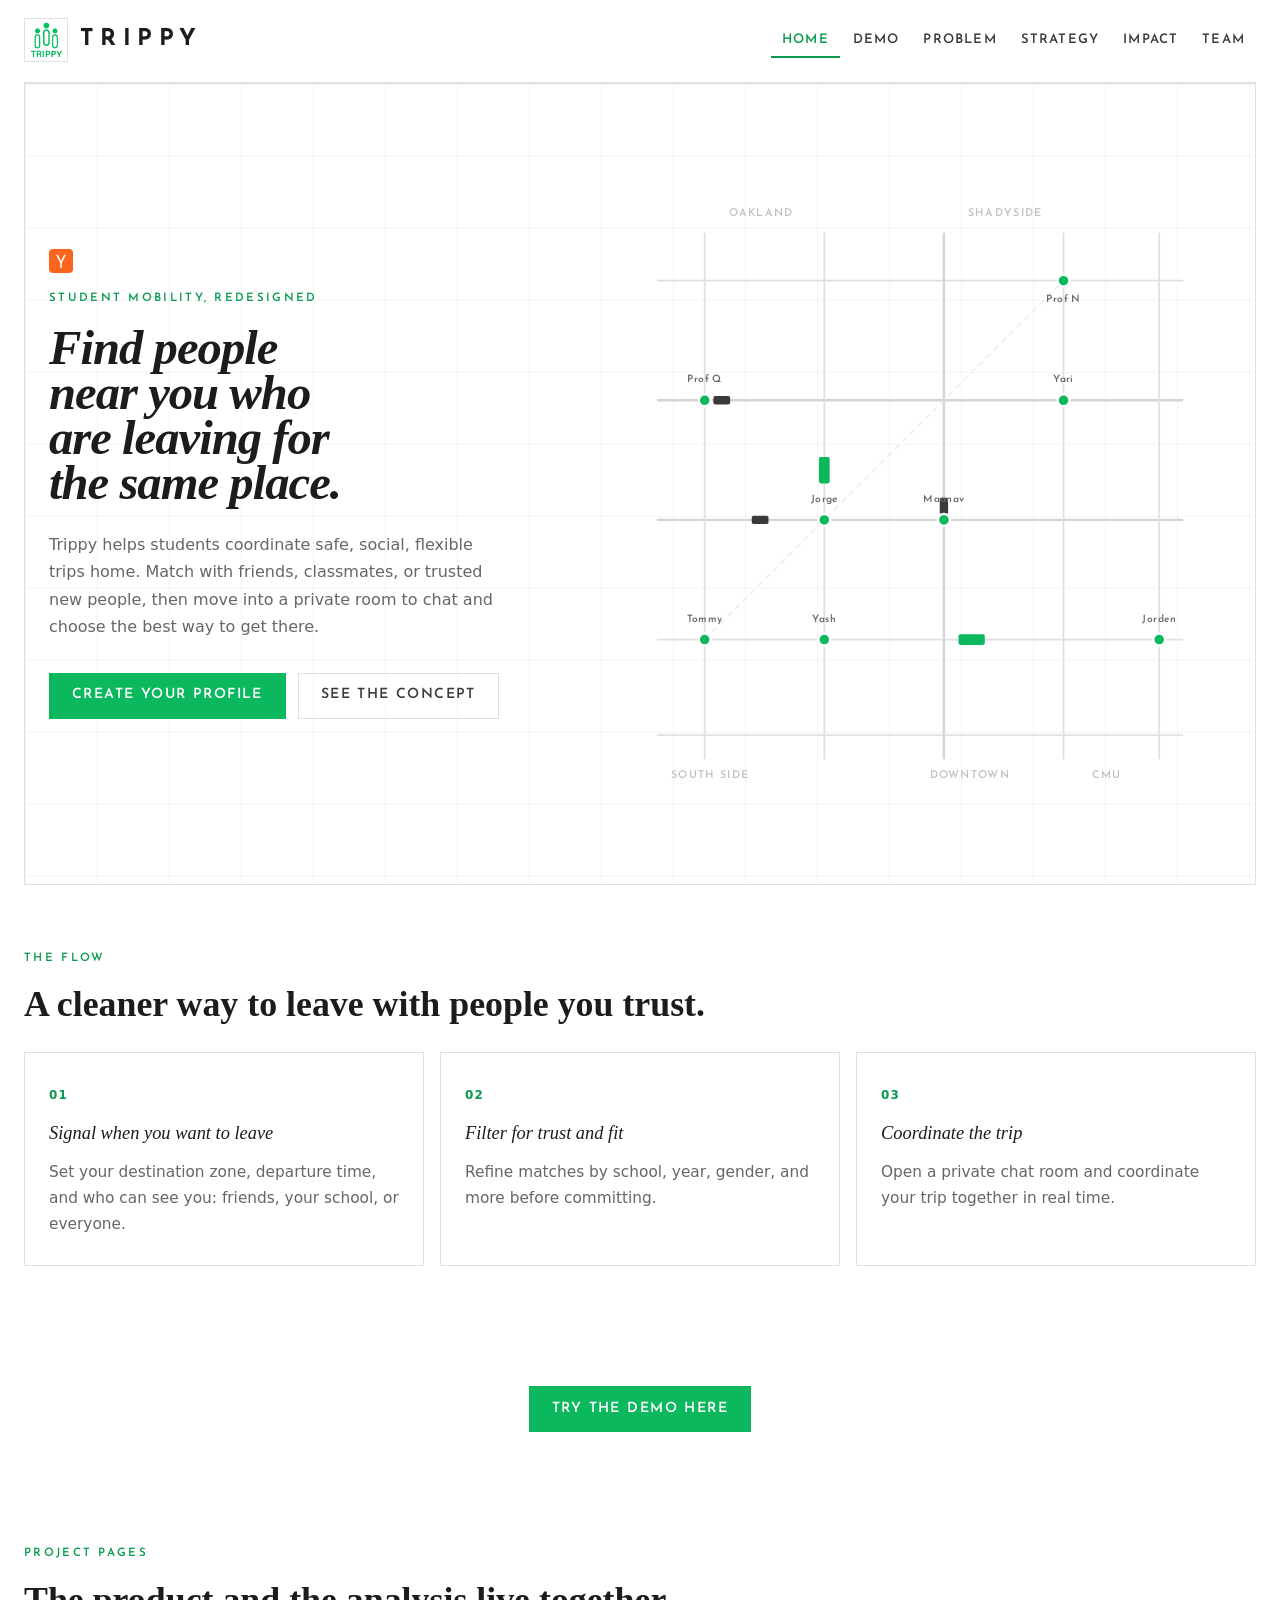
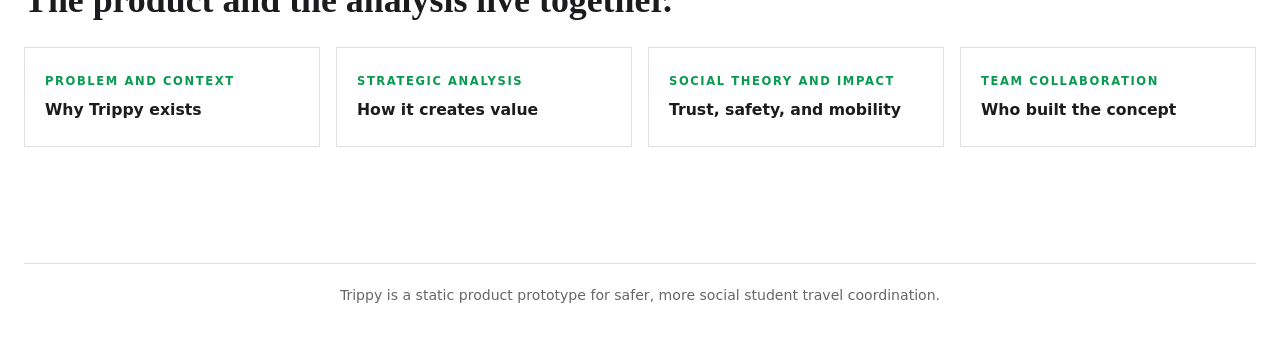
==== commit fa1896ec: "Fix GitHub Pages deployment: add .nojekyll, cache-bust CSS/JS, fix SVG xlink compat Co-Authored-By: " ====
--- a/index.html
+++ b/index.html
@@ -4,7 +4,7 @@
   <meta charset="UTF-8">
   <meta name="viewport" content="width=device-width, initial-scale=1.0">
   <title>Trippy | Travel Together</title>
-  <link rel="stylesheet" href="styles.css">
+  <link rel="stylesheet" href="styles.css?v=2">
 </head>
 <body data-page="home">
   <header class="site-header">
@@ -46,7 +46,7 @@
             <div class="map-tooltip-row" id="tt-leaving"></div>
             <div class="map-tooltip-mode" id="tt-mode"></div>
           </div>
-          <svg class="city-map" viewBox="0 0 520 500" fill="none" xmlns="http://www.w3.org/2000/svg" id="city-map">
+          <svg class="city-map" viewBox="0 0 520 500" fill="none" xmlns="http://www.w3.org/2000/svg" xmlns:xlink="http://www.w3.org/1999/xlink" id="city-map">
             <defs>
               <path id="vp-h280"  d="M 40 280 L 480 280"/>
               <path id="vp-v280u" d="M 280 480 L 280 40"/>
@@ -82,23 +82,23 @@
             <!-- Vehicles -->
             <g class="map-vehicle">
               <rect x="-7" y="-3.5" width="14" height="7" rx="1.5"/>
-              <animateMotion dur="9s" repeatCount="indefinite" rotate="auto"><mpath href="#vp-h280"/></animateMotion>
+              <animateMotion dur="9s" repeatCount="indefinite" rotate="auto"><mpath xlink:href="#vp-h280"/></animateMotion>
             </g>
             <g class="map-vehicle">
               <rect x="-7" y="-3.5" width="14" height="7" rx="1.5"/>
-              <animateMotion dur="12s" repeatCount="indefinite" begin="-4s" rotate="auto"><mpath href="#vp-v280u"/></animateMotion>
+              <animateMotion dur="12s" repeatCount="indefinite" begin="-4s" rotate="auto"><mpath xlink:href="#vp-v280u"/></animateMotion>
             </g>
             <g class="map-vehicle">
               <rect x="-7" y="-3.5" width="14" height="7" rx="1.5"/>
-              <animateMotion dur="10s" repeatCount="indefinite" begin="-7s" rotate="auto"><mpath href="#vp-h180l"/></animateMotion>
+              <animateMotion dur="10s" repeatCount="indefinite" begin="-7s" rotate="auto"><mpath xlink:href="#vp-h180l"/></animateMotion>
             </g>
             <g class="map-vehicle-bus">
               <rect x="-11" y="-4.5" width="22" height="9" rx="1.5"/>
-              <animateMotion dur="18s" repeatCount="indefinite" begin="-9s" rotate="auto"><mpath href="#vp-h380"/></animateMotion>
+              <animateMotion dur="18s" repeatCount="indefinite" begin="-9s" rotate="auto"><mpath xlink:href="#vp-h380"/></animateMotion>
             </g>
             <g class="map-vehicle-bus">
               <rect x="-11" y="-4.5" width="22" height="9" rx="1.5"/>
-              <animateMotion dur="15s" repeatCount="indefinite" begin="-5s" rotate="auto"><mpath href="#vp-v180d"/></animateMotion>
+              <animateMotion dur="15s" repeatCount="indefinite" begin="-5s" rotate="auto"><mpath xlink:href="#vp-v180d"/></animateMotion>
             </g>
 
             <!-- Person dots -->
@@ -193,6 +193,6 @@
     <p>Trippy is a static product prototype for safer, more social student travel coordination.</p>
   </footer>
 
-  <script src="script.js"></script>
+  <script src="script.js?v=2"></script>
 </body>
 </html>
